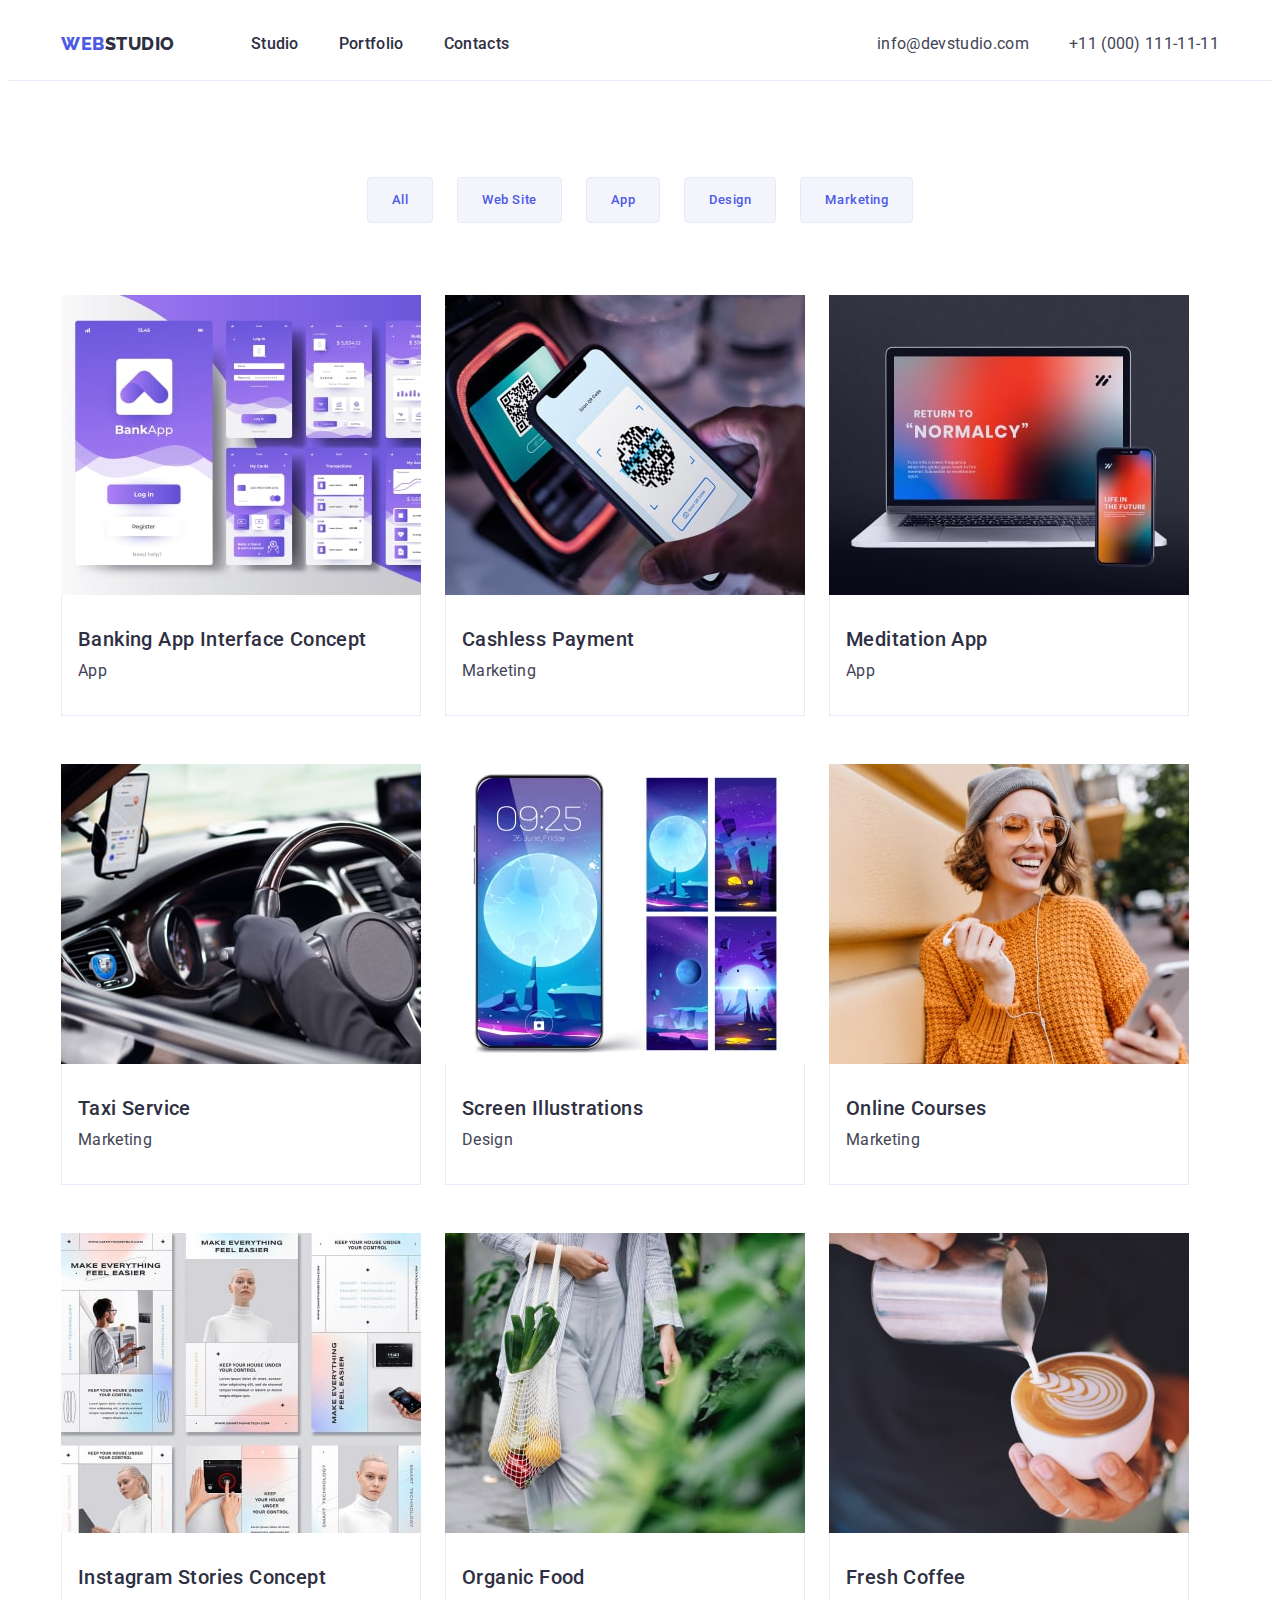
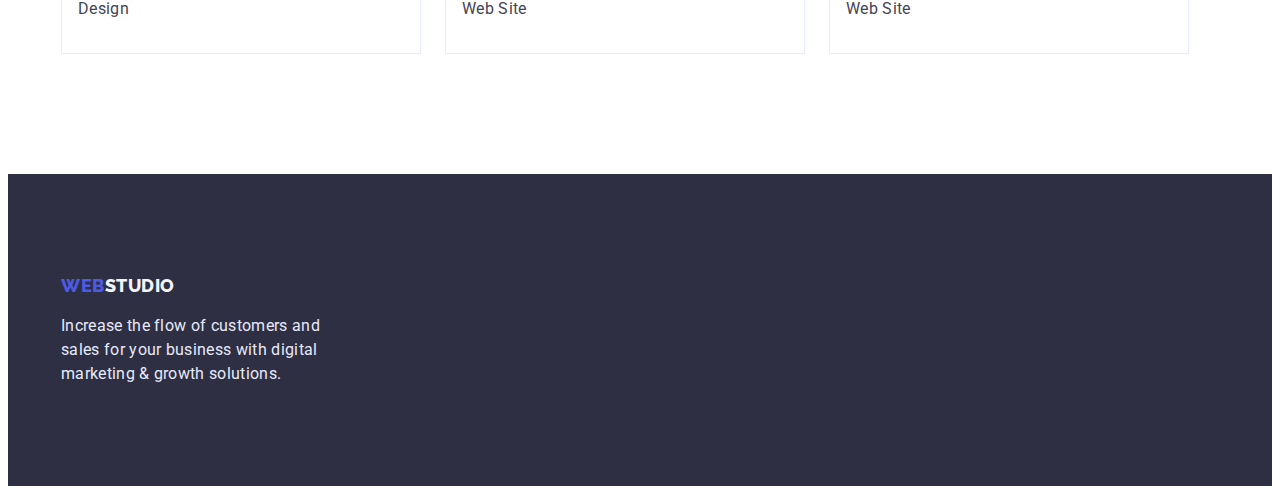
==== portfolio.html @ c1887af4 "Initial commit" ====
<!DOCTYPE html>
<html lang="en">
  <head>
    <meta charset="UTF-8" />
    <meta http-equiv="X-UA-Compatible" content="IE=edge" />
    <meta name="viewport" content="width=device-width, initial-scale=1.0" />
    <title>WebStudio</title>
    <link rel="preconnect" href="https://fonts.googleapis.com">
    <link rel="preconnect" href="https://fonts.gstatic.com" crossorigin>
    <link href="https://fonts.googleapis.com/css2?family=Raleway:wght@800&family=Roboto:wght@400;500;700;900&display=swap" rel="stylesheet">
    <link rel="stylesheet" href="https://cdnjs.cloudflare.com/ajax/libs/modern-normalize/1.1.0/modern-normalize.min.css" integrity="sha512-wpPYUAdjBVSE4KJnH1VR1HeZfpl1ub8YT/NKx4PuQ5NmX2tKuGu6U/JRp5y+Y8XG2tV+wKQpNHVUX03MfMFn9Q==" crossorigin="anonymous" referrerpolicy="no-referrer" />
    <link rel="stylesheet" href="./css/styles.css">
  </head>
  <body>
    <header class="header">
      <div class="container container-header">
        <nav class="nav-logo">
          <a href="./index.html" class="logo link">Web<span class="logo-color-header">Studio</span></a>
          <ul class="list nav-menu">
            <li><a href="./index.html" class="navigation link">Studio</a></li>
            <li><a href="./portfolio.html" class="navigation link">Portfolio</a></li>
            <li><a href="" class="navigation link">Contacts</a></li>
          </ul>
        </nav>
        <address class="contacts">
          <ul class="list nav-contacts">
            <li><a href="mailto:info@devstudio.com" class="mail-tel link">info@devstudio.com</a></li>
            <li><a href="tel:+110001111111" class="mail-tel link">+11 (000) 111-11-11</a></li>
          </ul>
        </address>
      </div>
    </header>
    <main>
        <section class="portfolio">
        <h1 hidden>Our Products</h1>
        <div class="container">
          <ul class="list container-buttons">
            <li><button type="button" class="portfolio-buttons">All</button></li>
            <li><button type="button" class="portfolio-buttons">Web Site</button></li>
            <li><button type="button" class="portfolio-buttons">App</button></li>
            <li><button type="button" class="portfolio-buttons">Design</button></li>
            <li><button type="button" class="portfolio-buttons">Marketing</button></li>
          </ul>
        </div>
        <div class="container">
          <ul class="list container-portfolio">
              <li class="portfolio-item">
                <a href="" class="link"><img src="./images/portfolio/bankapp.jpg" alt="Illustration of banking app" width="360" height="300">
                <div class="product-description">
                  <h2 class="portfolio-title">Banking App Interface Concept</h2>
                  <p class="portfolio-description">App</p></a>
                </div>
              </li>
              <li class="portfolio-item">
                <a href="" class="link"><img src="./images/portfolio/cashless.jpg" alt="Payment with phone" width="360" height="300">
                <div class="product-description">
                  <h2 class="portfolio-title">Cashless Payment</h2>
                  <p class="portfolio-description">Marketing</p></a>
                </div>
              </li>
              <li class="portfolio-item">
                <a href="" class="link"><img src="./images/portfolio/meditationapp.jpg" width="360" height="300" alt="Illustration of meditation app">
                <div class="product-description">
                  <h2 class="portfolio-title">Meditation App</h2>
                  <p class="portfolio-description">App</p></a>
                </div>
              </li>
              <li class="portfolio-item">
                <a href="" class="link"><img src="./images/portfolio/taxi.jpg" width="360" height="300" alt="Man is driving a car">
                <div class="product-description">
                  <h2 class="portfolio-title">Taxi Service</h2>
                  <p class="portfolio-description">Marketing</p></a>
                </div>
              </li>
              <li class="portfolio-item">
                <a href="" class="link"><img src="./images/portfolio/illustrations.jpg" width="360" height="300" alt="Opened screen illustrations app">
                <div class="product-description">
                  <h2 class="portfolio-title">Screen Illustrations</h2>
                  <p class="portfolio-description">Design</p></a>
                </div>
              </li>
              <li class="portfolio-item">
                <a href="" class="link"><img src="./images/portfolio/courses.jpg" width="360" height="300" alt="Woman is listening to music">
                <div class="product-description">
                  <h2 class="portfolio-title">Online Courses</h2>
                  <p class="portfolio-description">Marketing</p></a>
                </div>
              </li>
              <li class="portfolio-item">
                <a href="" class="link"><img src="./images/portfolio/instagramconcept.jpg" width="360" height="300" alt="Design concept">
                <div class="product-description">
                  <h2 class="portfolio-title">Instagram Stories Concept</h2>
                  <p class="portfolio-description">Design</p></a>
                </div>
              </li>
              <li class="portfolio-item">
                <a href="" class="link"><img src="./images/portfolio/organic.jpg" width="360" height="300" alt="Woman is carrying products">
                <div class="product-description">
                  <h2 class="portfolio-title">Organic Food</h2>
                  <p class="portfolio-description">Web Site</p></a>
                </div>
              </li>
              <li class="portfolio-item">
                <a href="" class="link"><img src="./images/portfolio/coffee.jpg" width="360" height="300" alt="Man is making a coffee">
                <div class="product-description">
                  <h2 class="portfolio-title">Fresh Coffee</h2>
                  <p class="portfolio-description">Web Site</p></a>
                </div>
              </li>
          </ul>
        </div>
      </section>
    </main>
    <footer class="footer">
      <div class="container container-footer">
        <a href="./index.html" class="logo link">Web<span class="logo-color-footer">Studio</span></a>
        <p class="footer-text">
          Increase the flow of customers and sales for your business with digital
          marketing & growth solutions.
        </p>
      </div>
    </footer>
  </body>
</html>
---- css/styles.css ----
:root {
    --text-color:#434455;
    --subtext-color:#8E8F99;
    --hero-background:#2E2F42;
    --brand-color:#4D5AE5;
    --background-color:#FFFFFF;
    --light-background:#F4F4FD;
    --navy-blue:#2E2F42;
    --button-hover:#404BBF;
    --white: #FFFFFF;
    --cornflower: #E7E9FC;
    --slate: #434455;
    }
body {
    font-family: 'Roboto', sans-serif;
    color: var(--text-color);
    background-color: var(--background-color);
}
p,
h1,
h2,
h3,
h4,
h5,
h6,
ul {
    margin: 0;
    padding: 0;
}
img {
    display: block;
    max-width: 100%;
    height: auto;
}
.container {
    max-width: 1158px;
    padding-left: 15px;
    padding-right: 15px;
    margin: 0 auto;
}
.flex-list {
    display: flex;
    gap: 24px;
}
.section {
    padding: 120px 0;
}
/*header*/
.logo {
    font-family: 'Raleway', sans-serif;
font-weight: 800;
font-size: 18px;
line-height: 1.33;
letter-spacing: 0.03em;
text-transform: uppercase;
text-decoration: none;
color: var(--brand-color);
margin-right: 76px;
}
.logo-color-header {
color: var(--navy-blue);
}
.list {
    list-style: none;
}
.header {
    border-bottom: 1px solid #E7E9FC;
    padding-top: 24px;
    padding-bottom: 24px;
}
.container-header {
    display: flex;
    align-items: center;
    justify-content: space-between;
}
.nav-logo {
    display: flex;
}
.nav-menu {
    display: flex;
    gap: 40px;
}
.nav-contacts {
    display: flex;
    align-items: center;
    gap: 40px;
}
.navigation {
font-family: 'Roboto', sans-serif;
font-weight: 500;
font-size: 16px;
line-height: 1.5;
letter-spacing: 0.02em;
text-decoration: none;
color: var(--navy-blue);
}
.link {
    text-decoration: none;
}
.contacts {
    font-style: normal;
}
.mail-tel {
    font-style: normal;
font-size: 16px;
line-height: 1.5;
letter-spacing: 0.02em;
text-decoration: none;
color: var(--text-color);
}
/*hero*/
.hero {
    background-color: var(--hero-background);
padding: 188px 0;
}
.hero-header {
max-width: 496px;
font-weight: 700;
font-size: 56px;
line-height: 1.07;
letter-spacing: 0.02em;
text-align: center;
color: var(--white);
margin: 0 auto 48px;
}
.hero-container {
    background-color: var(--hero-background);
}
.order-button {
    font-family: 'Roboto', sans-serif;
display: block;
margin: 0 auto;
min-width: 169px;
padding: 16px 32px;
box-shadow: 0px 4px 4px rgba(0, 0, 0, 0.15);
border-radius: 4px;
color: var(--white);
background-color: var(--brand-color);
border: none;
font-weight: 500;
font-size: 16px;
line-height: 1.5;
letter-spacing: 0.04em;
color: var(--white);
cursor: pointer;
}
.order-button:hover {
    background-color: var(--button-hover);
}
/*advantages*/
.advantages {
    padding-bottom: 0;
}
.advantages-item {
    flex-basis: calc((100% - 72px) / 4);
}
.advantages-title {
    margin-bottom: 8px;
    font-weight: 500;
font-size: 20px;
line-height: 1.2;
letter-spacing: 0.02em;
color: var(--navy-blue);
}
.text-style {
line-height: 1.5;
letter-spacing: 0.02em;
}
/*products*/
.products-title, .team-title {
    margin-bottom: 72px;
font-weight: 700;
font-size: 36px;
line-height: 1.11;
text-align: center;
letter-spacing: 0.02em;
text-transform: capitalize;
color: var(--navy-blue);
}
.product-image {
    flex-basis: calc((100% - 48px) / 3);
}
.team {
    background-color: var(--light-background);
}
.team-member {
    line-height: 1.11;
    flex-basis: calc((100% - 72px) / 4);
    padding-bottom: 32px;
box-shadow: 0px 1px 6px rgba(46, 47, 66, 0.08), 0px 1px 1px rgba(46, 47, 66, 0.16), 0px 2px 1px rgba(46, 47, 66, 0.08);
border-radius: 0px 0px 4px 4px;
background-color: var(--background-color);
text-align: center;
}
.team-name {
margin-top: 32px;
margin-bottom: 8px;
font-weight: 500;
font-size: 20px;
line-height: 1.2;
letter-spacing: 0.02em;
color: var(--navy-blue);
}
/*footer*/
.footer {
    background-color: var(--navy-blue);
padding: 100px 0;
}
.logo-color-footer {
    color: var(--light-background);
}
.footer-text {
    max-width: 264px;
    margin-top: 16px;
line-height: 1.5;
letter-spacing: 0.02em;
color: var(--cornflower);
}
.link:hover,
.mail-tel:hover,
.link:focus,
.mail-tel:focus {
    color: var(--button-hover);
}
/*portfolio*/
.portfolio-buttons {
    padding: 12px 24px;
    font-family: 'Roboto', sans-serif;
font-weight: 500;
line-height: 1.5;
align-items: center;
text-align: center;
letter-spacing: 0.04em;
color: var(--brand-color);
background: var(--light-background);
border: 1px solid var(--cornflower);
border-radius: 4px;
cursor: pointer;
}
.portfolio-buttons:hover,
.portfolio-buttons:focus {
background-color: var(--button-hover);
color: var(--white);
box-shadow: 0px 3px 1px rgba(0, 0, 0, 0.1), 0px 2px 1px rgba(0, 0, 0, 0.08), 0px 2px 2px rgba(0, 0, 0, 0.12);
border-color: transparent;
}
.portfolio-link {
    text-decoration: none;
}
.portfolio-item {
background: var(--white);
}
.portfolio-title {
    margin-bottom: 8px;
    text-decoration: none;
font-weight: 500;
font-size: 20px;
line-height: 1.2;
letter-spacing: 0.02em;
color: var(--navy-blue);
}
.portfolio-description {
    text-decoration: none;
font-size: 16px;
line-height: 1.5;
letter-spacing: 0.02em;
color: var(--slate);
}
.product-description {
    border: 1px solid #E7E9FC;
    border-top: none;
    padding: 32px 16px;
}
.container-buttons {
    margin-top: 96px;
    display: flex;
    justify-content: center;
    flex-wrap: wrap;
    gap: 24px;
}
.container-portfolio {
    margin-top: 72px;
    padding-bottom: 120px;
    display: flex;
    flex-wrap: wrap;
    gap: 48px 24px;
    width: calc((100% - 48) / 3);
}
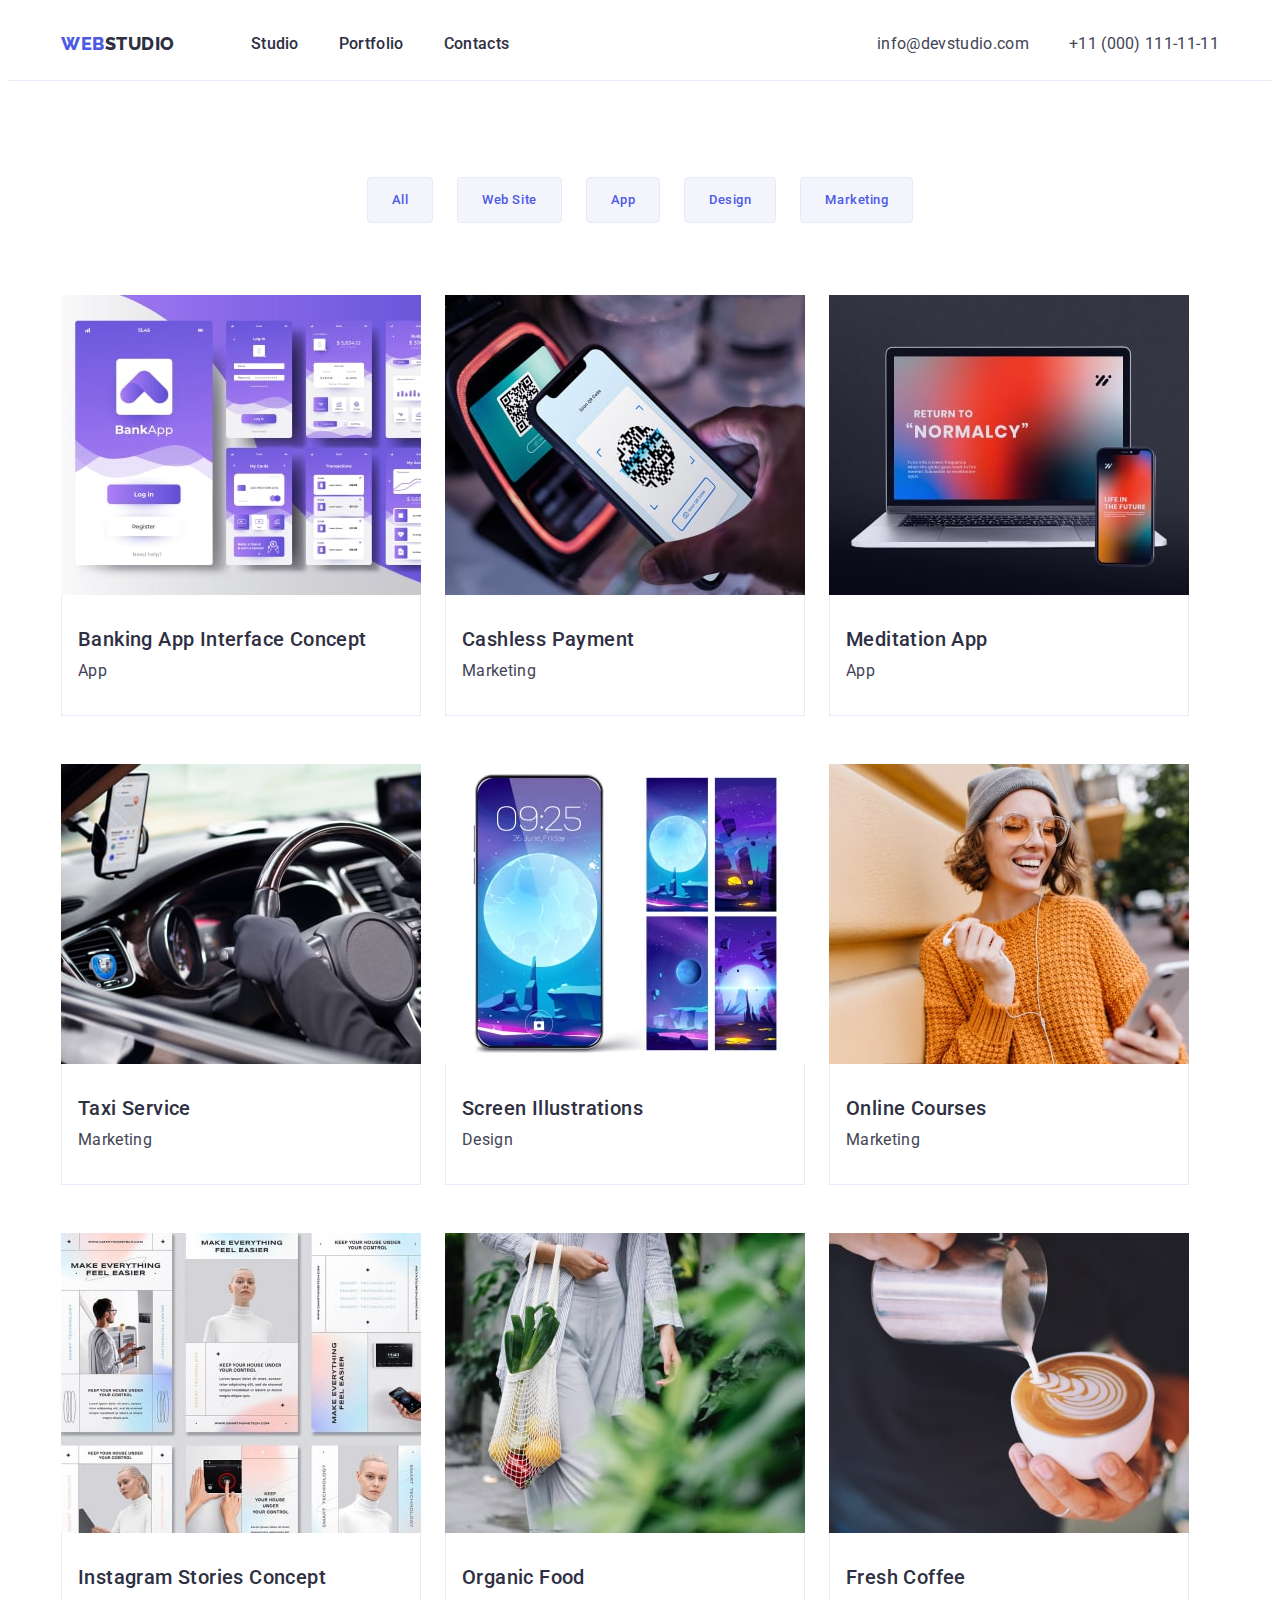
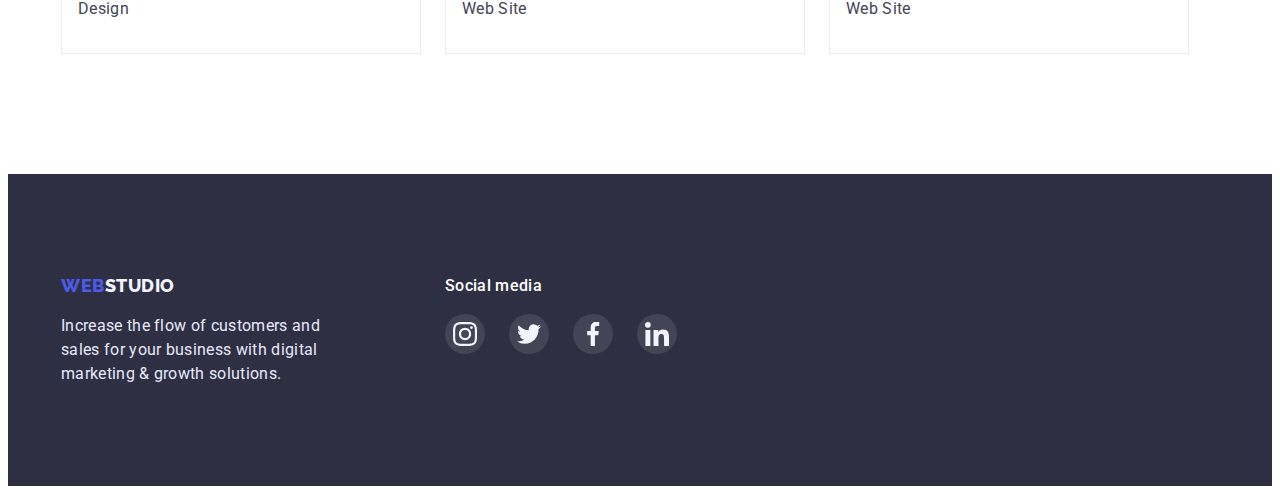
==== commit 36c45602: "hw4" ====
--- a/portfolio.html
+++ b/portfolio.html
@@ -111,13 +111,48 @@
         </div>
       </section>
     </main>
-    <footer class="footer">
+<footer class="footer">
       <div class="container container-footer">
-        <a href="./index.html" class="logo link">Web<span class="logo-color-footer">Studio</span></a>
-        <p class="footer-text">
-          Increase the flow of customers and sales for your business with digital
-          marketing & growth solutions.
-        </p>
+        <div>
+          <a href="./index.html" class="logo link">Web<span class="logo-color-footer">Studio</span></a>
+          <p class="footer-text">
+            Increase the flow of customers and sales for your business with digital
+            marketing & growth solutions.
+          </p>
+        </div>
+        <div class="footer-soc">
+          <h3 class="footer-soc-head">Social media</h3>
+          <ul class="list flex-list">
+            <li class="footer-soc-item">
+              <a href="" class="footer-soc-link">
+                <svg class="footer-soc-icon">
+                  <use href="./images/sprite.svg#icon-instagram"></use>
+                </svg>
+              </a>
+            </li>
+            <li class="footer-soc-item">
+              <a href="" class="footer-soc-link">
+                <svg class="footer-soc-icon">
+                  <use href="./images/sprite.svg#icon-twitter"></use>
+                </svg>
+              </a>
+            </li>
+            <li class="footer-soc-item">
+              <a href="" class="footer-soc-link">
+                <svg class="footer-soc-icon">
+                  <use href="./images/sprite.svg#icon-facebook"></use>
+                </svg>
+              </a>
+            </li>
+            <li class="footer-soc-item">
+              <a href="" class="footer-soc-link">
+                <svg class="footer-soc-icon">
+                  <use href="./images/sprite.svg#icon-linkedin"></use>
+                </svg>
+              </a>
+            </li>
+          </ul>
+        </div>
       </div>
     </footer>
   </body>
--- a/css/styles.css
+++ b/css/styles.css
@@ -16,6 +16,7 @@
     color: var(--text-color);
     background-color: var(--background-color);
 }
+a,
 p,
 h1,
 h2,
@@ -111,6 +112,10 @@
 /*hero*/
 .hero {
     background-color: var(--hero-background);
+    background-image: linear-gradient(rgba(46, 47, 66, 0.7), rgba(46, 47, 66, 0.7)), url(../images/herobg.jpg);
+    background-repeat: no-repeat;
+    background-position: center;
+    background-size: cove;
 padding: 188px 0;
 }
 .hero-header {
@@ -123,7 +128,7 @@
 color: var(--white);
 margin: 0 auto 48px;
 }
-.hero-container {
+.hero-continer {
     background-color: var(--hero-background);
 }
 .order-button {
@@ -153,6 +158,24 @@
 }
 .advantages-item {
     flex-basis: calc((100% - 72px) / 4);
+    margin-bottom: 120px;
+}
+.advantages-icon {
+    display: flex;
+    justify-content: center;
+    align-items: center;
+    width: 264px;
+    height: 112px;
+    background-color: var(--light-background);
+    margin-bottom: 8px;
+}
+.icon-antenna,
+.icon-clock,
+.icon-diagram,
+.icon-astronaut {
+    width: 64px;
+    height: 64px;
+
 }
 .advantages-title {
     margin-bottom: 8px;
@@ -167,7 +190,7 @@
 letter-spacing: 0.02em;
 }
 /*products*/
-.products-title, .team-title {
+.products-title, .team-title, .clients-title {
     margin-bottom: 72px;
 font-weight: 700;
 font-size: 36px;
@@ -201,6 +224,46 @@
 letter-spacing: 0.02em;
 color: var(--navy-blue);
 }
+.team-soc-list {
+    display: flex;
+    justify-content: center;
+    gap: 24px;
+}
+.team-soc-link {
+    width: 40px;
+    height: 40px;
+    margin-top: 8px;
+    border-radius: 50%;
+    background-color: var(--brand-color);
+    display: flex;
+    align-items: center;
+    justify-content: center;
+}
+.team-soc-link:hover, :focus {
+    background-color: var(--button-hover);
+}
+.team-soc-icon {
+width: 16px;
+height: 16px;
+}
+/*clients*/
+.clients-link {
+    display: inline-block;
+    width: 168px;
+    height: 88px;
+    padding: 16px 32px;
+    border: 1px solid #8E8F99;
+border-radius: 4px;
+fill: #8E8F99;
+}
+.clients-link:hover, :focus {
+    border: 1px solid #404BBF;
+    fill: var(--button-hover);
+}
+.clients-icon {
+    width: 104px;
+    height: 56px;
+}
 /*footer*/
 .footer {
     background-color: var(--navy-blue);
@@ -215,6 +278,40 @@
 line-height: 1.5;
 letter-spacing: 0.02em;
 color: var(--cornflower);
+}
+.container-footer {
+    display: flex;
+    align-items: start;
+    gap: 120px;
+}
+.footer-soc-head {
+    font-family: 'Roboto';
+font-weight: 500;
+font-size: 16px;
+line-height: 1.5;
+letter-spacing: 0.02em;
+color: var(--white);
+margin-bottom: 16px;
+}
+.footer-soc-item {
+background-color: rgb(255,255,255,0.1);
+border-radius: 50%;
+width: 40px;
+height: 40px;
+}
+.footer-soc-item:hover, :focus {
+    background-color: #31D0AA;
+}
+.footer-soc-link {
+    width: 100%;
+    height: 100%;
+        display: flex;
+    justify-content: center;
+    align-items: center;
+}
+.footer-soc-icon {
+    width: 24px;
+    height: 24px;
 }
 .link:hover,
 .mail-tel:hover,
@@ -237,8 +334,7 @@
 border-radius: 4px;
 cursor: pointer;
 }
-.portfolio-buttons:hover,
-.portfolio-buttons:focus {
+.portfolio-buttons:hover, :focus {
 background-color: var(--button-hover);
 color: var(--white);
 box-shadow: 0px 3px 1px rgba(0, 0, 0, 0.1), 0px 2px 1px rgba(0, 0, 0, 0.08), 0px 2px 2px rgba(0, 0, 0, 0.12);
@@ -249,6 +345,9 @@
 }
 .portfolio-item {
 background: var(--white);
+}
+.portfolio-item:hover, :focus {
+    box-shadow: 0px 1px 6px rgba(46, 47, 66, 0.08), 0px 1px 1px rgba(46, 47, 66, 0.16), 0px 2px 1px rgba(46, 47, 66, 0.08);
 }
 .portfolio-title {
     margin-bottom: 8px;
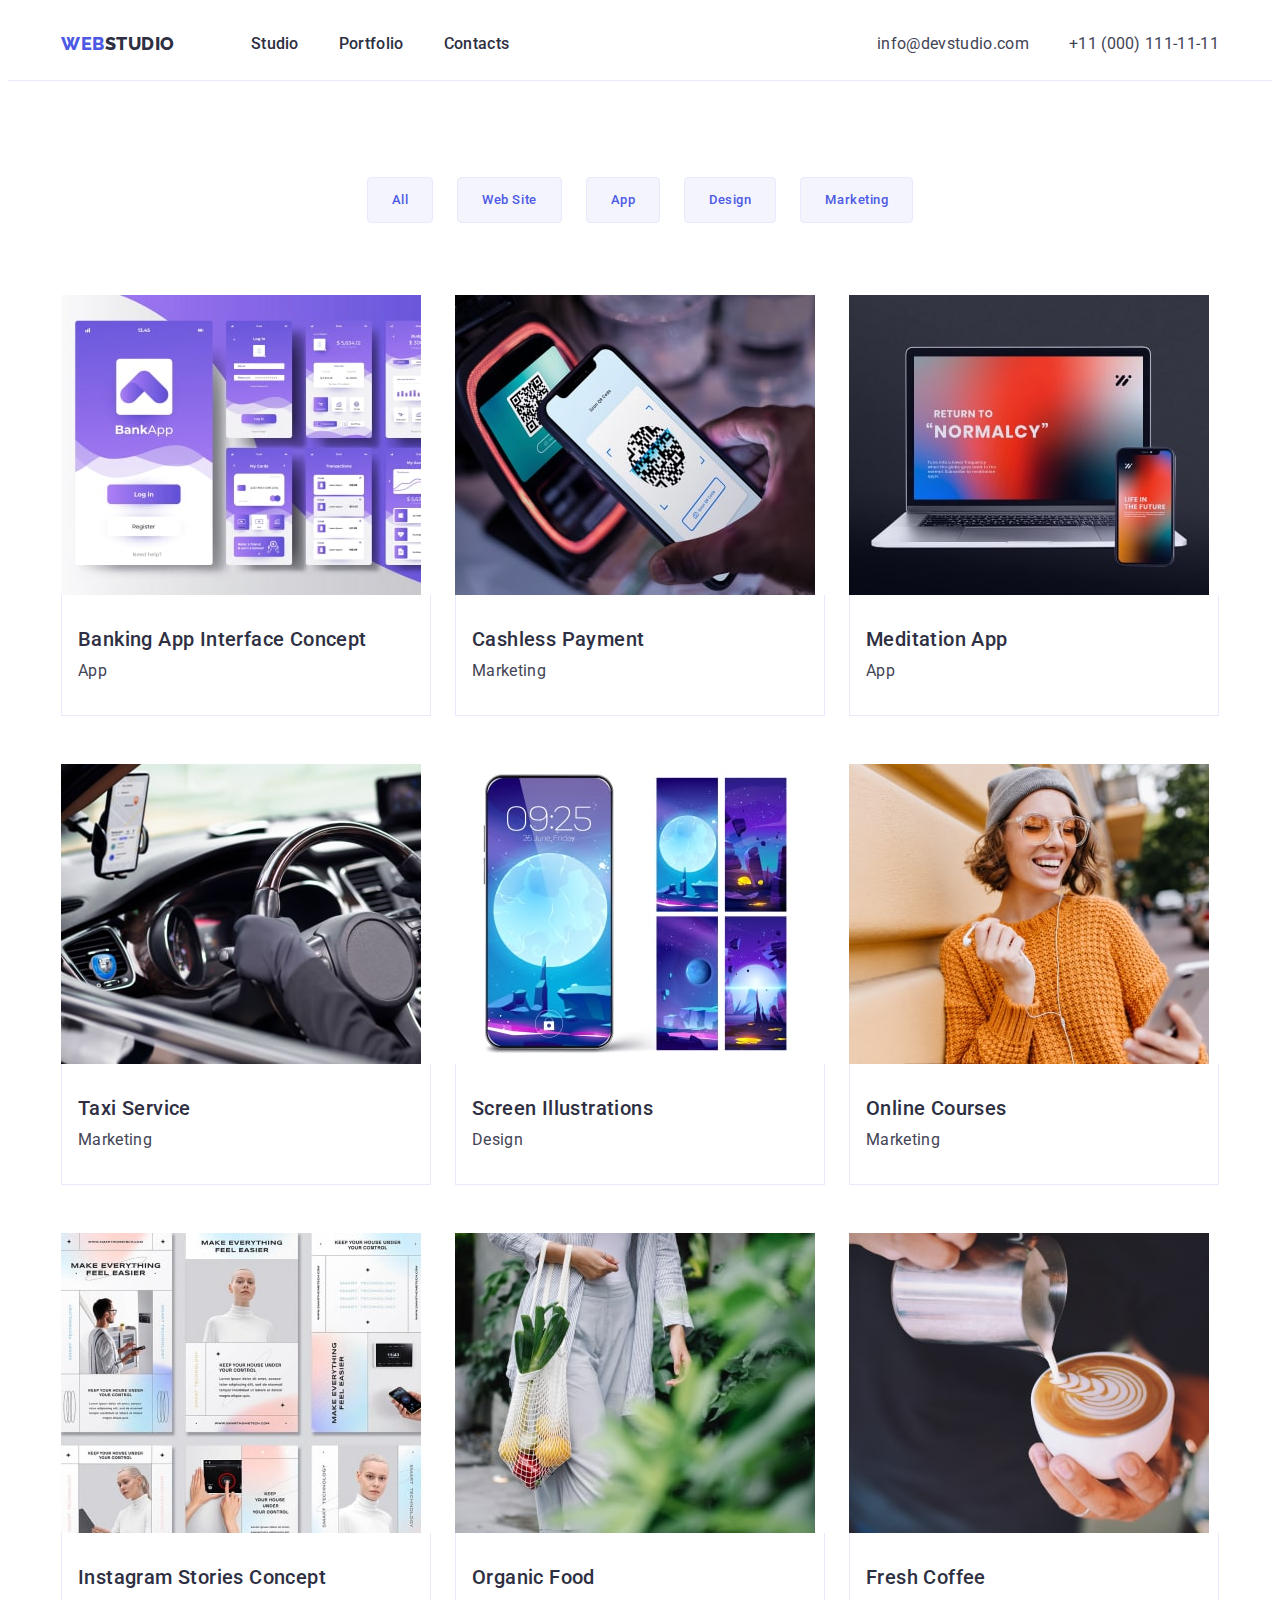
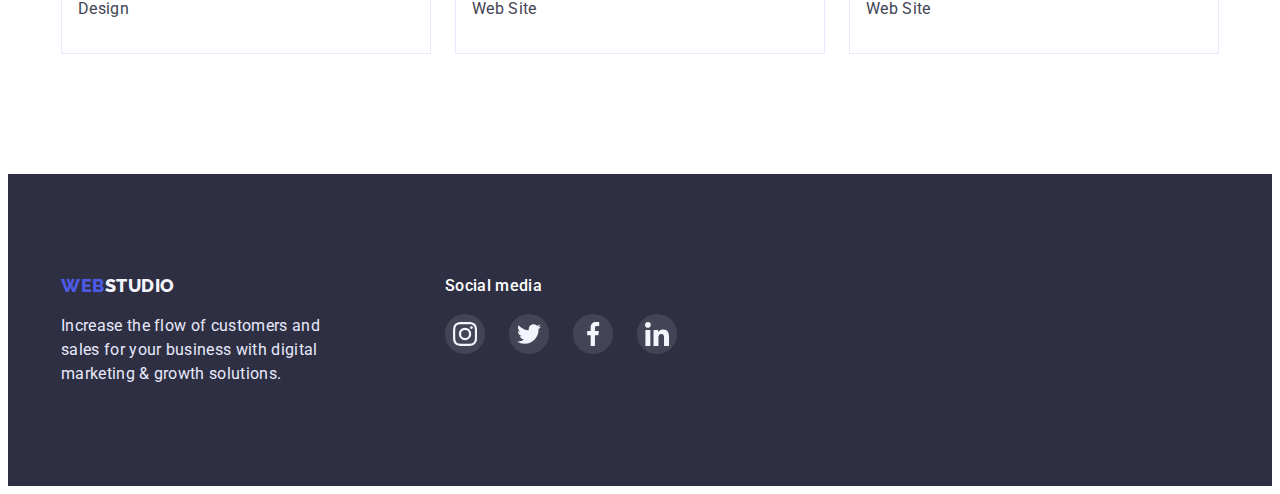
==== commit 74fb7d27: "corrections v2" ====
--- a/portfolio.html
+++ b/portfolio.html
@@ -31,87 +31,85 @@
       </div>
     </header>
     <main>
-        <section class="portfolio">
-        <h1 hidden>Our Products</h1>
-        <div class="container">
-          <ul class="list container-buttons">
-            <li><button type="button" class="portfolio-buttons">All</button></li>
-            <li><button type="button" class="portfolio-buttons">Web Site</button></li>
-            <li><button type="button" class="portfolio-buttons">App</button></li>
-            <li><button type="button" class="portfolio-buttons">Design</button></li>
-            <li><button type="button" class="portfolio-buttons">Marketing</button></li>
-          </ul>
-        </div>
-        <div class="container">
-          <ul class="list container-portfolio">
-              <li class="portfolio-item">
-                <a href="" class="link"><img src="./images/portfolio/bankapp.jpg" alt="Illustration of banking app" width="360" height="300">
-                <div class="product-description">
-                  <h2 class="portfolio-title">Banking App Interface Concept</h2>
-                  <p class="portfolio-description">App</p></a>
-                </div>
-              </li>
-              <li class="portfolio-item">
-                <a href="" class="link"><img src="./images/portfolio/cashless.jpg" alt="Payment with phone" width="360" height="300">
-                <div class="product-description">
-                  <h2 class="portfolio-title">Cashless Payment</h2>
-                  <p class="portfolio-description">Marketing</p></a>
-                </div>
-              </li>
-              <li class="portfolio-item">
-                <a href="" class="link"><img src="./images/portfolio/meditationapp.jpg" width="360" height="300" alt="Illustration of meditation app">
-                <div class="product-description">
-                  <h2 class="portfolio-title">Meditation App</h2>
-                  <p class="portfolio-description">App</p></a>
-                </div>
-              </li>
-              <li class="portfolio-item">
-                <a href="" class="link"><img src="./images/portfolio/taxi.jpg" width="360" height="300" alt="Man is driving a car">
-                <div class="product-description">
-                  <h2 class="portfolio-title">Taxi Service</h2>
-                  <p class="portfolio-description">Marketing</p></a>
-                </div>
-              </li>
-              <li class="portfolio-item">
-                <a href="" class="link"><img src="./images/portfolio/illustrations.jpg" width="360" height="300" alt="Opened screen illustrations app">
-                <div class="product-description">
-                  <h2 class="portfolio-title">Screen Illustrations</h2>
-                  <p class="portfolio-description">Design</p></a>
-                </div>
-              </li>
-              <li class="portfolio-item">
-                <a href="" class="link"><img src="./images/portfolio/courses.jpg" width="360" height="300" alt="Woman is listening to music">
-                <div class="product-description">
-                  <h2 class="portfolio-title">Online Courses</h2>
-                  <p class="portfolio-description">Marketing</p></a>
-                </div>
-              </li>
-              <li class="portfolio-item">
-                <a href="" class="link"><img src="./images/portfolio/instagramconcept.jpg" width="360" height="300" alt="Design concept">
-                <div class="product-description">
-                  <h2 class="portfolio-title">Instagram Stories Concept</h2>
-                  <p class="portfolio-description">Design</p></a>
-                </div>
-              </li>
-              <li class="portfolio-item">
-                <a href="" class="link"><img src="./images/portfolio/organic.jpg" width="360" height="300" alt="Woman is carrying products">
-                <div class="product-description">
-                  <h2 class="portfolio-title">Organic Food</h2>
-                  <p class="portfolio-description">Web Site</p></a>
-                </div>
-              </li>
-              <li class="portfolio-item">
-                <a href="" class="link"><img src="./images/portfolio/coffee.jpg" width="360" height="300" alt="Man is making a coffee">
-                <div class="product-description">
-                  <h2 class="portfolio-title">Fresh Coffee</h2>
-                  <p class="portfolio-description">Web Site</p></a>
-                </div>
-              </li>
-          </ul>
-        </div>
+        <section class="portfolio-section">
+          <div class="container">
+            <h1 hidden>Our Products</h1>
+            <ul class="list container-buttons">
+              <li><button type="button" class="portfolio-buttons">All</button></li>
+              <li><button type="button" class="portfolio-buttons">Web Site</button></li>
+              <li><button type="button" class="portfolio-buttons">App</button></li>
+              <li><button type="button" class="portfolio-buttons">Design</button></li>
+              <li><button type="button" class="portfolio-buttons">Marketing</button></li>
+            </ul>
+            <ul class="list container-portfolio">
+                <li class="portfolio-item">
+                  <a href="" class="link"><img src="./images/portfolio/bankapp.jpg" alt="Illustration of banking app" width="360" height="300">
+                  <div class="product-description">
+                    <h2 class="portfolio-title">Banking App Interface Concept</h2>
+                    <p class="portfolio-description">App</p></div>
+                  </a>
+                </li>
+                <li class="portfolio-item">
+                  <a href="" class="link"><img src="./images/portfolio/cashless.jpg" alt="Payment with phone" width="360" height="300">
+                  <div class="product-description">
+                    <h2 class="portfolio-title">Cashless Payment</h2>
+                    <p class="portfolio-description">Marketing</p></div>
+                  </a>                  
+                </li>
+                <li class="portfolio-item">
+                  <a href="" class="link"><img src="./images/portfolio/meditationapp.jpg" width="360" height="300" alt="Illustration of meditation app">
+                  <div class="product-description">
+                    <h2 class="portfolio-title">Meditation App</h2>
+                    <p class="portfolio-description">App</p></div>
+                  </a>
+                </li>
+                <li class="portfolio-item">
+                  <a href="" class="link"><img src="./images/portfolio/taxi.jpg" width="360" height="300" alt="Man is driving a car">
+                  <div class="product-description">
+                    <h2 class="portfolio-title">Taxi Service</h2>
+                    <p class="portfolio-description">Marketing</p></div>
+                  </a>
+                </li>
+                <li class="portfolio-item">
+                  <a href="" class="link"><img src="./images/portfolio/illustrations.jpg" width="360" height="300" alt="Opened screen illustrations app">
+                  <div class="product-description">
+                    <h2 class="portfolio-title">Screen Illustrations</h2>
+                    <p class="portfolio-description">Design</p></div>
+                  </a>
+                </li>
+                <li class="portfolio-item">
+                  <a href="" class="link"><img src="./images/portfolio/courses.jpg" width="360" height="300" alt="Woman is listening to music">
+                  <div class="product-description">
+                    <h2 class="portfolio-title">Online Courses</h2>
+                    <p class="portfolio-description">Marketing</p></div>
+                  </a>                  
+                </li>
+                <li class="portfolio-item">
+                  <a href="" class="link"><img src="./images/portfolio/instagramconcept.jpg" width="360" height="300" alt="Design concept">
+                  <div class="product-description">
+                    <h2 class="portfolio-title">Instagram Stories Concept</h2>
+                    <p class="portfolio-description">Design</p></div>
+                  </a>
+                </li>
+                <li class="portfolio-item">
+                  <a href="" class="link"><img src="./images/portfolio/organic.jpg" width="360" height="300" alt="Woman is carrying products">
+                  <div class="product-description">
+                    <h2 class="portfolio-title">Organic Food</h2>
+                    <p class="portfolio-description">Web Site</p></div>
+                  </a>
+                </li>
+                <li class="portfolio-item">
+                  <a href="" class="link"><img src="./images/portfolio/coffee.jpg" width="360" height="300" alt="Man is making a coffee">
+                  <div class="product-description">
+                    <h2 class="portfolio-title">Fresh Coffee</h2>
+                    <p class="portfolio-description">Web Site</p></div>
+                  </a>
+                </li>
+            </ul>
+          </div>
       </section>
     </main>
-<footer class="footer">
+    <footer class="footer">
       <div class="container container-footer">
         <div>
           <a href="./index.html" class="logo link">Web<span class="logo-color-footer">Studio</span></a>
--- a/css/styles.css
+++ b/css/styles.css
@@ -10,6 +10,8 @@
     --white: #FFFFFF;
     --cornflower: #E7E9FC;
     --slate: #434455;
+    --ocean: #31D0AA;
+    --light-slate: #8E8F99;
     }
 body {
     font-family: 'Roboto', sans-serif;
@@ -65,7 +67,7 @@
     list-style: none;
 }
 .header {
-    border-bottom: 1px solid #E7E9FC;
+    border-bottom: 1px solid var(--cornflower);
     padding-top: 24px;
     padding-bottom: 24px;
 }
@@ -108,6 +110,12 @@
 letter-spacing: 0.02em;
 text-decoration: none;
 color: var(--text-color);
+}
+.link:hover,
+.mail-tel:hover,
+.link:focus,
+.mail-tel:focus {
+color: var(--button-hover);
 }
 /*hero*/
 .hero {
@@ -115,7 +123,6 @@
     background-image: linear-gradient(rgba(46, 47, 66, 0.7), rgba(46, 47, 66, 0.7)), url(../images/herobg.jpg);
     background-repeat: no-repeat;
     background-position: center;
-    background-size: cove;
 padding: 188px 0;
 }
 .hero-header {
@@ -149,7 +156,7 @@
 color: var(--white);
 cursor: pointer;
 }
-.order-button:hover {
+.order-button:is(:hover, :focus) {
     background-color: var(--button-hover);
 }
 /*advantages*/
@@ -158,21 +165,16 @@
 }
 .advantages-item {
     flex-basis: calc((100% - 72px) / 4);
-    margin-bottom: 120px;
 }
 .advantages-icon {
     display: flex;
     justify-content: center;
     align-items: center;
-    width: 264px;
     height: 112px;
     background-color: var(--light-background);
     margin-bottom: 8px;
 }
-.icon-antenna,
-.icon-clock,
-.icon-diagram,
-.icon-astronaut {
+.advantages-icon svg {
     width: 64px;
     height: 64px;
 
@@ -228,18 +230,18 @@
     display: flex;
     justify-content: center;
     gap: 24px;
+    margin-top: 8px;
 }
 .team-soc-link {
     width: 40px;
     height: 40px;
-    margin-top: 8px;
     border-radius: 50%;
     background-color: var(--brand-color);
     display: flex;
     align-items: center;
     justify-content: center;
 }
-.team-soc-link:hover, :focus {
+.team-soc-link:is(:hover, :focus) {
     background-color: var(--button-hover);
 }
 .team-soc-icon {
@@ -247,22 +249,25 @@
 height: 16px;
 }
 /*clients*/
+.clients-item {
+    flex-basis: calc((100% - 120px) / 6);
+}
 .clients-link {
     display: inline-block;
-    width: 168px;
     height: 88px;
     padding: 16px 32px;
-    border: 1px solid #8E8F99;
+    border: 1px solid var(--light-slate);
 border-radius: 4px;
-fill: #8E8F99;
-}
-.clients-link:hover, :focus {
-    border: 1px solid #404BBF;
-    fill: var(--button-hover);
+color: var(--light-slate);
+}
+.clients-link:is(:hover, :focus) {
+    border: 1px solid var(--button-hover);
+    color: var(--button-hover);
 }
 .clients-icon {
     width: 104px;
     height: 56px;
+    fill: currentColor;
 }
 /*footer*/
 .footer {
@@ -299,8 +304,8 @@
 width: 40px;
 height: 40px;
 }
-.footer-soc-item:hover, :focus {
-    background-color: #31D0AA;
+.footer-soc-item:is(:hover, :focus) {
+    background-color: var(--ocean);
 }
 .footer-soc-link {
     width: 100%;
@@ -312,12 +317,6 @@
 .footer-soc-icon {
     width: 24px;
     height: 24px;
-}
-.link:hover,
-.mail-tel:hover,
-.link:focus,
-.mail-tel:focus {
-    color: var(--button-hover);
 }
 /*portfolio*/
 .portfolio-buttons {
@@ -334,7 +333,7 @@
 border-radius: 4px;
 cursor: pointer;
 }
-.portfolio-buttons:hover, :focus {
+.portfolio-buttons:is(:hover, :focus) {
 background-color: var(--button-hover);
 color: var(--white);
 box-shadow: 0px 3px 1px rgba(0, 0, 0, 0.1), 0px 2px 1px rgba(0, 0, 0, 0.08), 0px 2px 2px rgba(0, 0, 0, 0.12);
@@ -345,8 +344,9 @@
 }
 .portfolio-item {
 background: var(--white);
-}
-.portfolio-item:hover, :focus {
+flex-basis: calc((100% - 48px) / 3);
+}
+.portfolio-item:is(:hover, :focus) {
     box-shadow: 0px 1px 6px rgba(46, 47, 66, 0.08), 0px 1px 1px rgba(46, 47, 66, 0.16), 0px 2px 1px rgba(46, 47, 66, 0.08);
 }
 .portfolio-title {
@@ -366,12 +366,11 @@
 color: var(--slate);
 }
 .product-description {
-    border: 1px solid #E7E9FC;
+    border: 1px solid var(--cornflower);
     border-top: none;
     padding: 32px 16px;
 }
 .container-buttons {
-    margin-top: 96px;
     display: flex;
     justify-content: center;
     flex-wrap: wrap;
@@ -379,9 +378,11 @@
 }
 .container-portfolio {
     margin-top: 72px;
-    padding-bottom: 120px;
     display: flex;
     flex-wrap: wrap;
     gap: 48px 24px;
-    width: calc((100% - 48) / 3);
+}
+.portfolio-section {
+    padding-top: 96px;
+    padding-bottom: 120px;
 }